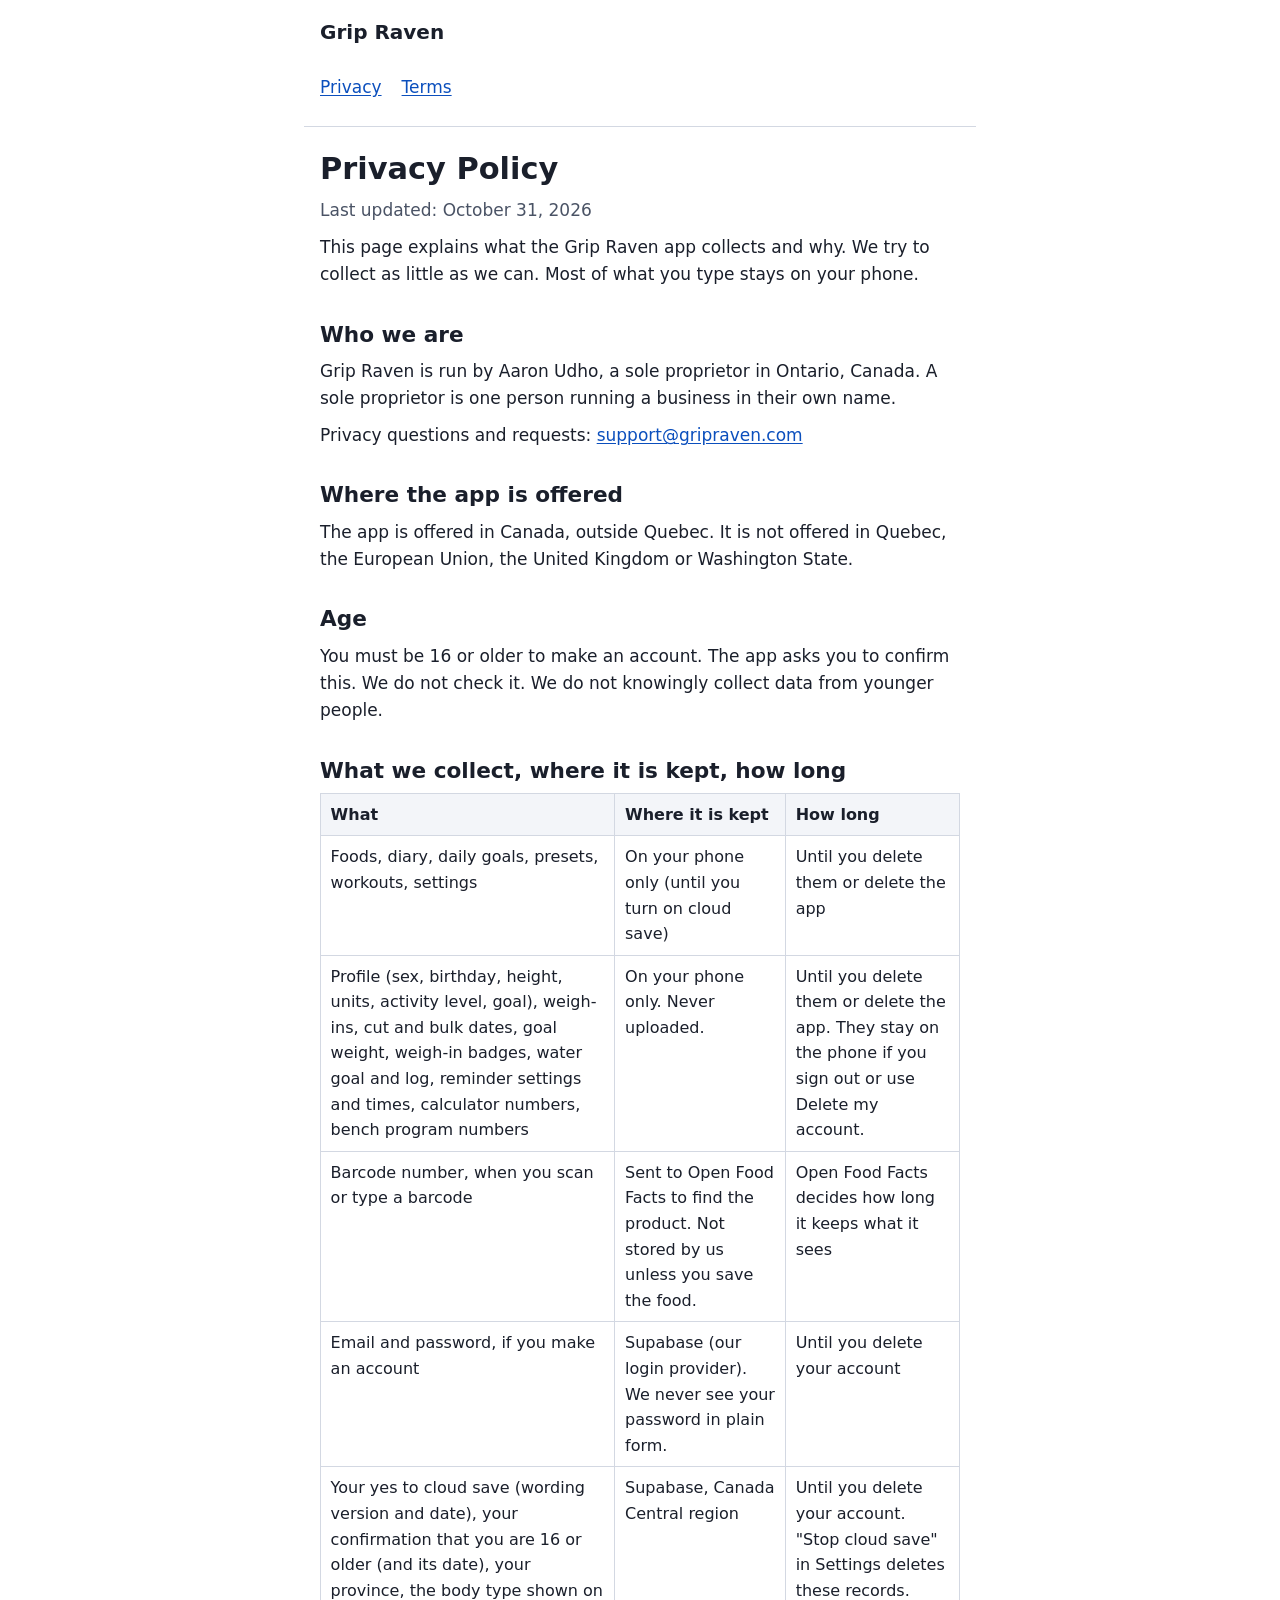
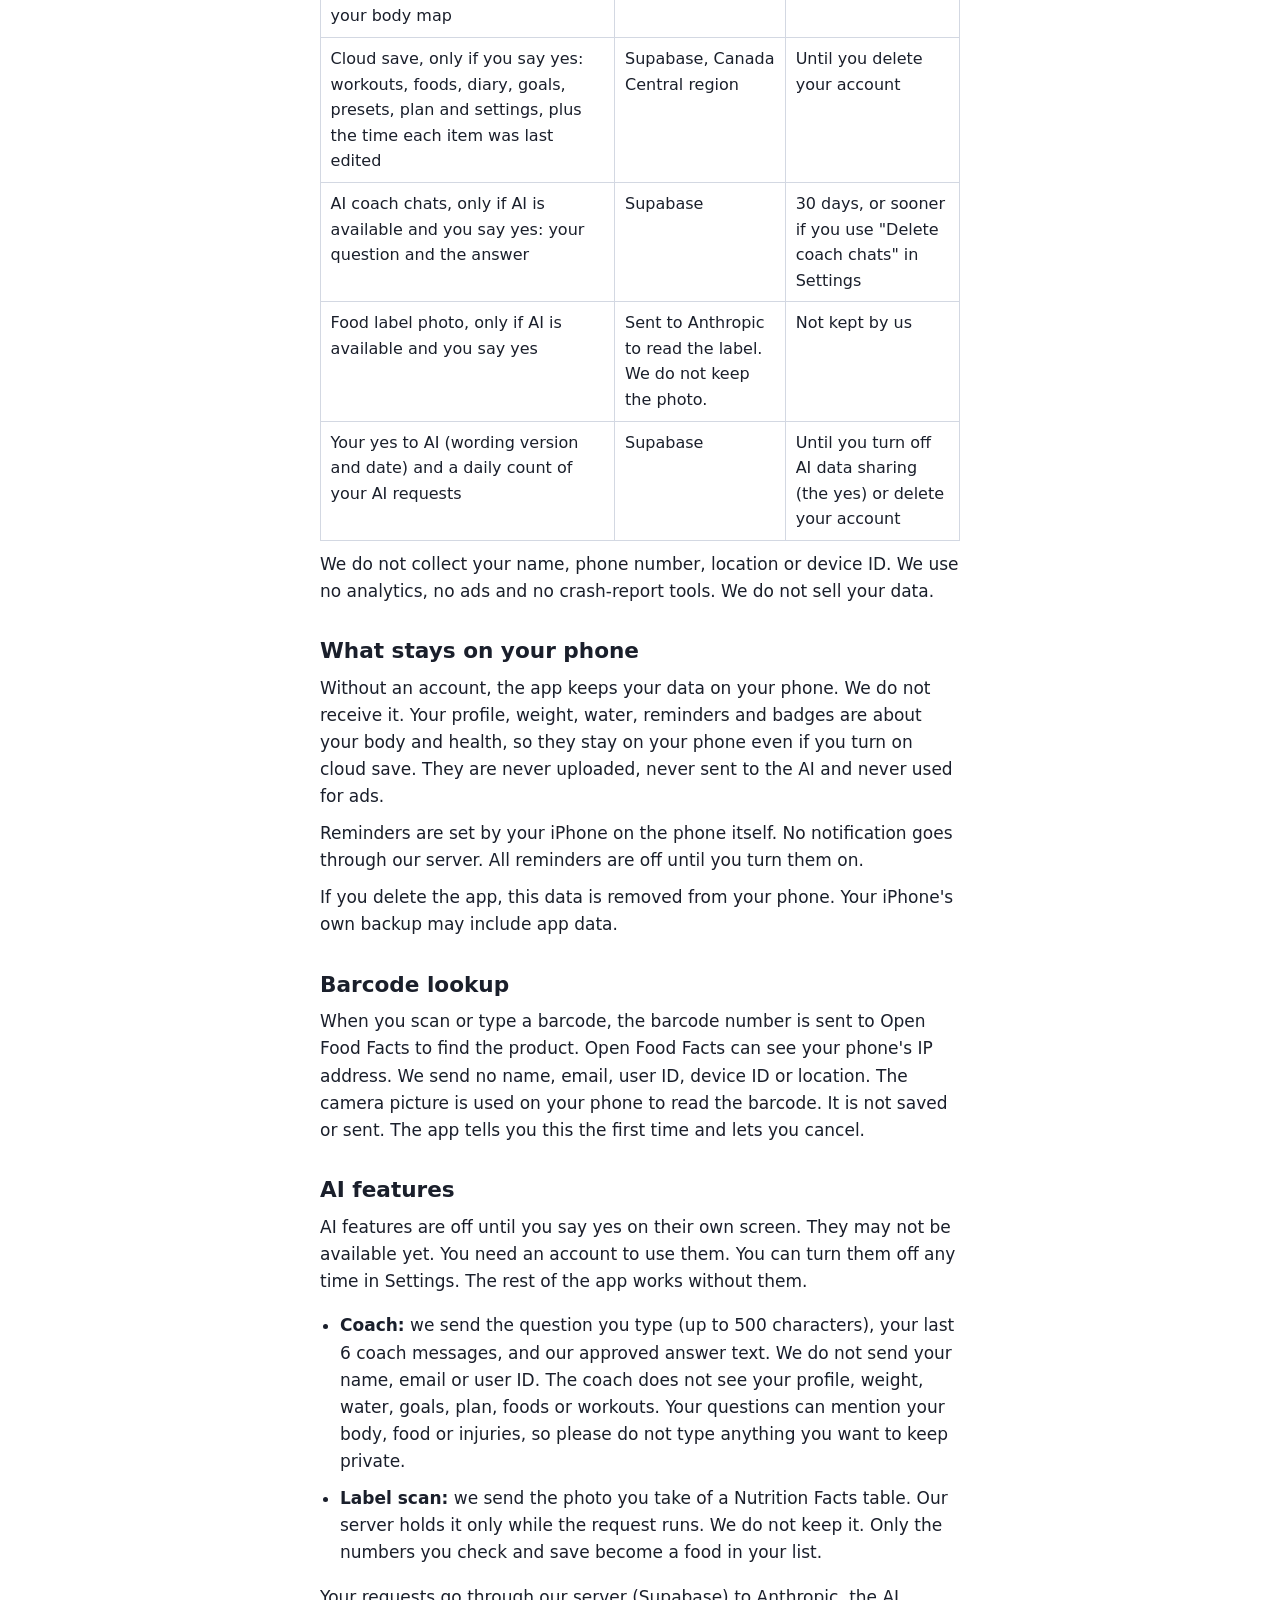
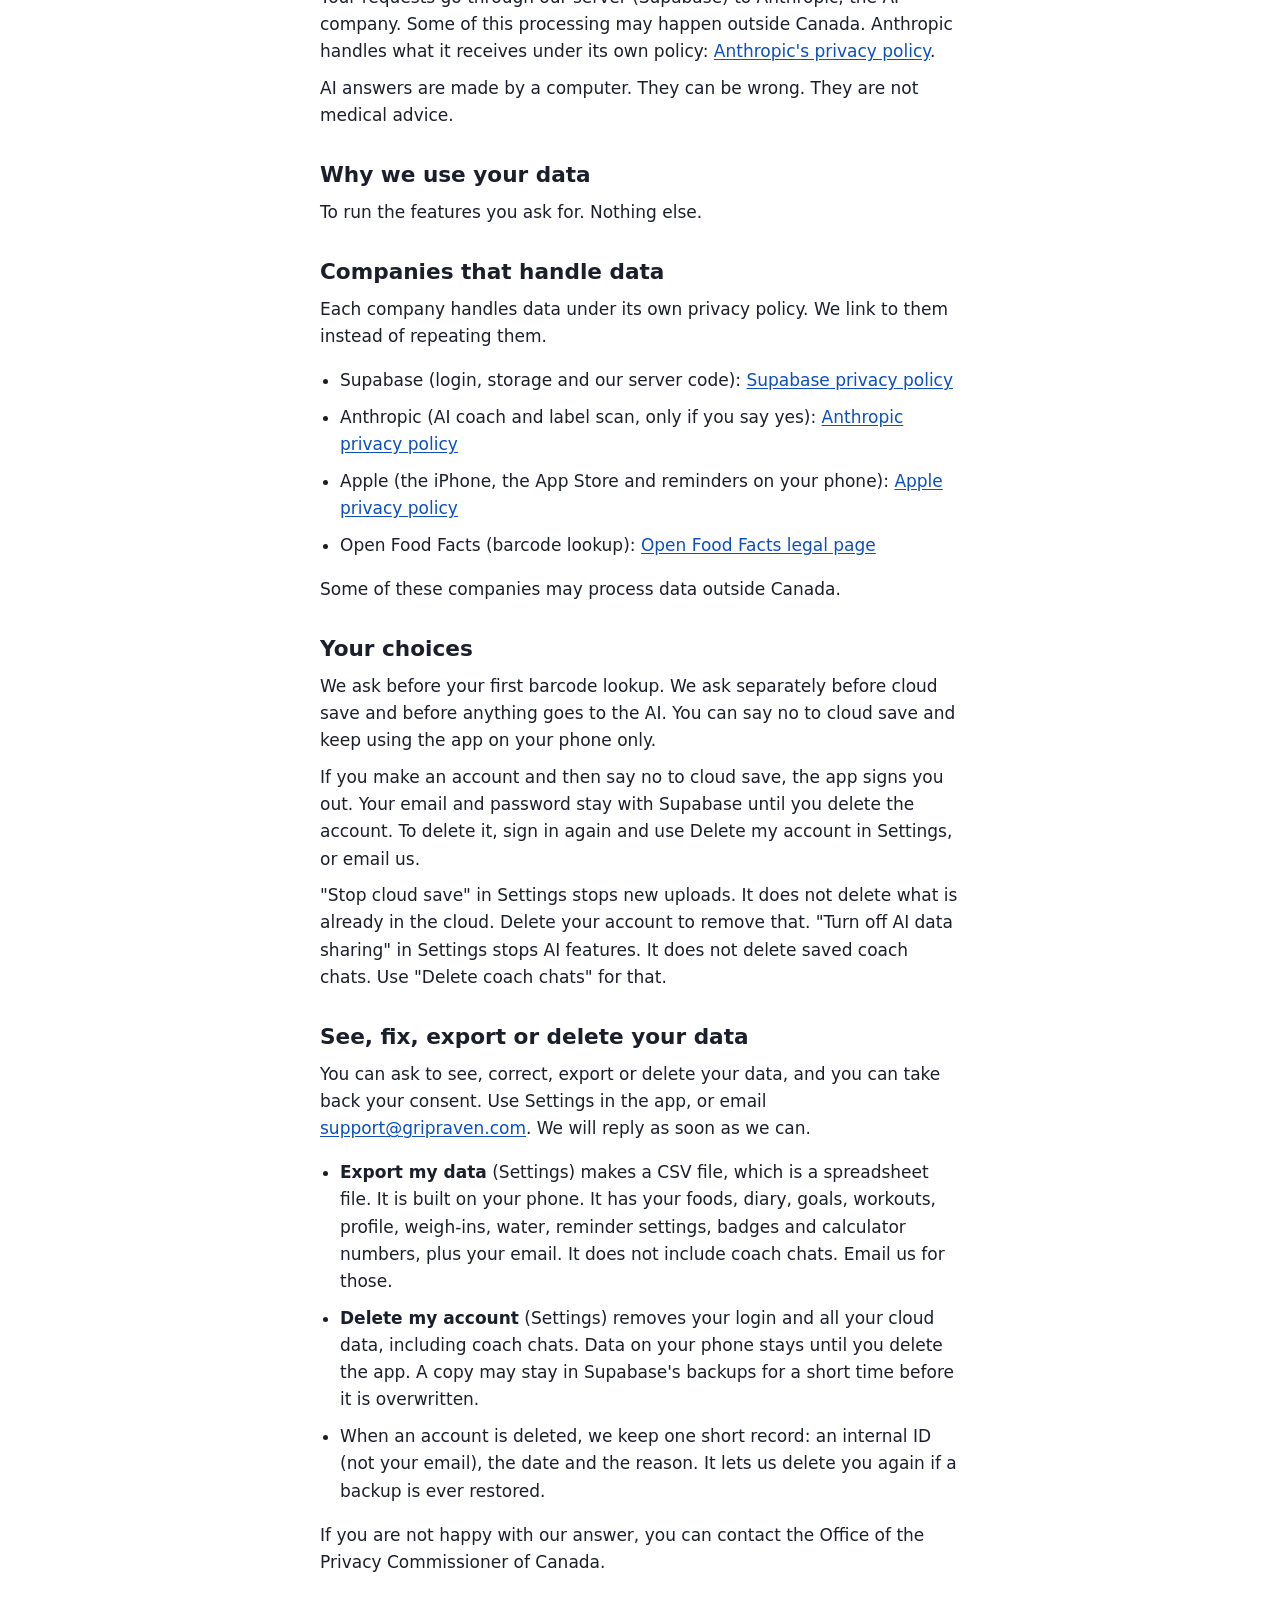
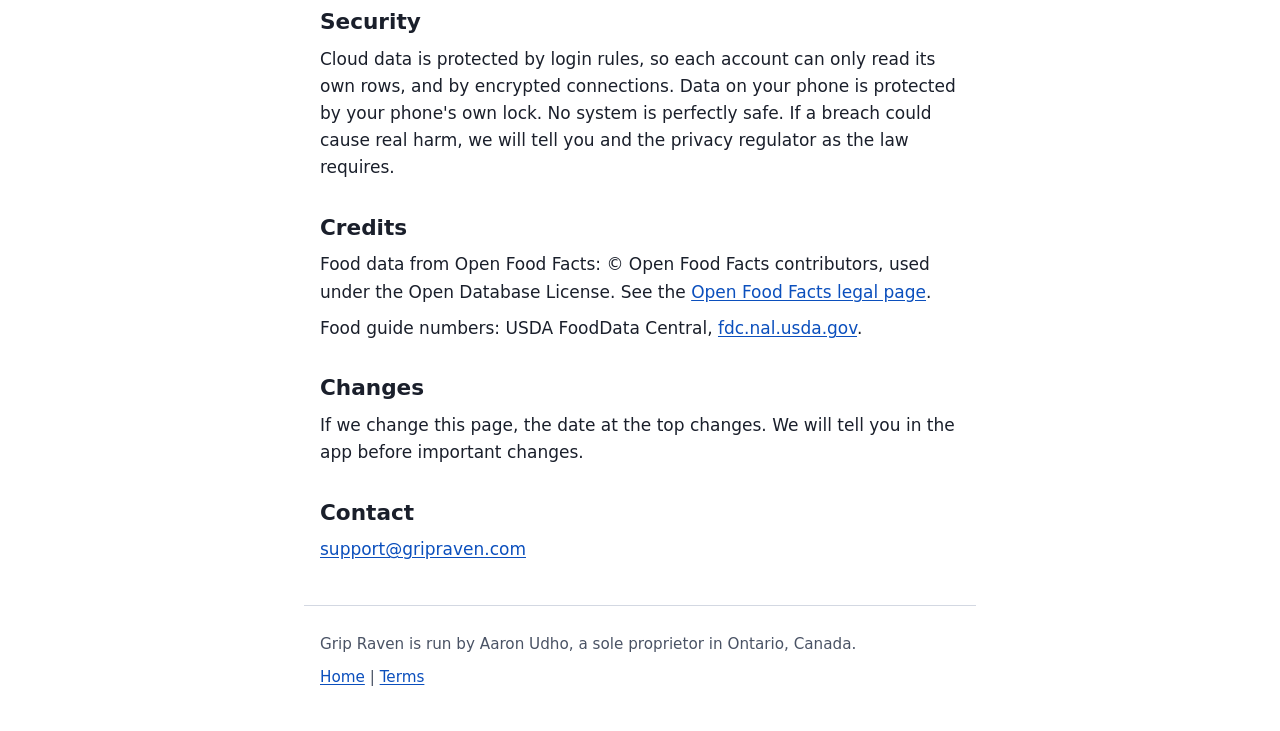
==== privacy/index.html @ 40da05c4 "Grip Raven site: home, privacy and terms pages Co-Authored-By: Claude Sonnet 5.5 <noreply@anthropic." ====
<!DOCTYPE html>
<html lang="en">
<head>
<meta charset="utf-8">
<meta name="viewport" content="width=device-width, initial-scale=1">
<title>Privacy Policy - Grip Raven</title>
<meta name="description" content="What the Grip Raven app collects, where it is kept, and how you can see, export or delete it.">
<meta name="color-scheme" content="light dark">
<link rel="stylesheet" href="../style.css">
</head>
<body>
<header>
  <a class="brand" href="../">Grip Raven</a>
  <nav aria-label="Main">
    <ul>
      <li><a href="../privacy/" aria-current="page">Privacy</a></li>
      <li><a href="../terms/">Terms</a></li>
    </ul>
  </nav>
</header>
<main>
  <h1>Privacy Policy</h1>
  <p class="muted">Last updated: October 31, 2026</p>

  <p>This page explains what the Grip Raven app collects and why. We try to collect as little as we can. Most of what you type stays on your phone.</p>

  <h2>Who we are</h2>
  <p>Grip Raven is run by Aaron Udho, a sole proprietor in Ontario, Canada. A sole proprietor is one person running a business in their own name.</p>
  <p>Privacy questions and requests: <a href="mailto:support@gripraven.com">support@gripraven.com</a></p>

  <h2>Where the app is offered</h2>
  <p>The app is offered in Canada, outside Quebec. It is not offered in Quebec, the European Union, the United Kingdom or Washington State.</p>

  <h2>Age</h2>
  <p>You must be 16 or older to make an account. The app asks you to confirm this. We do not check it. We do not knowingly collect data from younger people.</p>

  <h2>What we collect, where it is kept, how long</h2>
  <div class="table-wrap">
  <table>
    <thead>
      <tr><th scope="col">What</th><th scope="col">Where it is kept</th><th scope="col">How long</th></tr>
    </thead>
    <tbody>
      <tr>
        <td>Foods, diary, daily goals, presets, workouts, settings</td>
        <td>On your phone only (until you turn on cloud save)</td>
        <td>Until you delete them or delete the app</td>
      </tr>
      <tr>
        <td>Profile (sex, birthday, height, units, activity level, goal), weigh-ins, cut and bulk dates, goal weight, weigh-in badges, water goal and log, reminder settings and times, calculator numbers, bench program numbers</td>
        <td>On your phone only. Never uploaded.</td>
        <td>Until you delete them or delete the app. They stay on the phone if you sign out or use Delete my account.</td>
      </tr>
      <tr>
        <td>Barcode number, when you scan or type a barcode</td>
        <td>Sent to Open Food Facts to find the product. Not stored by us unless you save the food.</td>
        <td>Open Food Facts decides how long it keeps what it sees</td>
      </tr>
      <tr>
        <td>Email and password, if you make an account</td>
        <td>Supabase (our login provider). We never see your password in plain form.</td>
        <td>Until you delete your account</td>
      </tr>
      <tr>
        <td>Your yes to cloud save (wording version and date), your confirmation that you are 16 or older (and its date), your province, the body type shown on your body map</td>
        <td>Supabase, Canada Central region</td>
        <td>Until you delete your account. "Stop cloud save" in Settings deletes these records.</td>
      </tr>
      <tr>
        <td>Cloud save, only if you say yes: workouts, foods, diary, goals, presets, plan and settings, plus the time each item was last edited</td>
        <td>Supabase, Canada Central region</td>
        <td>Until you delete your account</td>
      </tr>
      <tr>
        <td>AI coach chats, only if AI is available and you say yes: your question and the answer</td>
        <td>Supabase</td>
        <td>30 days, or sooner if you use "Delete coach chats" in Settings</td>
      </tr>
      <tr>
        <td>Food label photo, only if AI is available and you say yes</td>
        <td>Sent to Anthropic to read the label. We do not keep the photo.</td>
        <td>Not kept by us</td>
      </tr>
      <tr>
        <td>Your yes to AI (wording version and date) and a daily count of your AI requests</td>
        <td>Supabase</td>
        <td>Until you turn off AI data sharing (the yes) or delete your account</td>
      </tr>
    </tbody>
  </table>
  </div>
  <p>We do not collect your name, phone number, location or device ID. We use no analytics, no ads and no crash-report tools. We do not sell your data.</p>

  <h2>What stays on your phone</h2>
  <p>Without an account, the app keeps your data on your phone. We do not receive it. Your profile, weight, water, reminders and badges are about your body and health, so they stay on your phone even if you turn on cloud save. They are never uploaded, never sent to the AI and never used for ads.</p>
  <p>Reminders are set by your iPhone on the phone itself. No notification goes through our server. All reminders are off until you turn them on.</p>
  <p>If you delete the app, this data is removed from your phone. Your iPhone's own backup may include app data.</p>

  <h2>Barcode lookup</h2>
  <p>When you scan or type a barcode, the barcode number is sent to Open Food Facts to find the product. Open Food Facts can see your phone's IP address. We send no name, email, user ID, device ID or location. The camera picture is used on your phone to read the barcode. It is not saved or sent. The app tells you this the first time and lets you cancel.</p>

  <h2>AI features</h2>
  <p>AI features are off until you say yes on their own screen. They may not be available yet. You need an account to use them. You can turn them off any time in Settings. The rest of the app works without them.</p>
  <ul>
    <li><strong>Coach:</strong> we send the question you type (up to 500 characters), your last 6 coach messages, and our approved answer text. We do not send your name, email or user ID. The coach does not see your profile, weight, water, goals, plan, foods or workouts. Your questions can mention your body, food or injuries, so please do not type anything you want to keep private.</li>
    <li><strong>Label scan:</strong> we send the photo you take of a Nutrition Facts table. Our server holds it only while the request runs. We do not keep it. Only the numbers you check and save become a food in your list.</li>
  </ul>
  <p>Your requests go through our server (Supabase) to Anthropic, the AI company. Some of this processing may happen outside Canada. Anthropic handles what it receives under its own policy: <a href="https://www.anthropic.com/legal/privacy">Anthropic's privacy policy</a>.</p>
  <p>AI answers are made by a computer. They can be wrong. They are not medical advice.</p>

  <h2>Why we use your data</h2>
  <p>To run the features you ask for. Nothing else.</p>

  <h2>Companies that handle data</h2>
  <p>Each company handles data under its own privacy policy. We link to them instead of repeating them.</p>
  <ul>
    <li>Supabase (login, storage and our server code): <a href="https://supabase.com/privacy">Supabase privacy policy</a></li>
    <li>Anthropic (AI coach and label scan, only if you say yes): <a href="https://www.anthropic.com/legal/privacy">Anthropic privacy policy</a></li>
    <li>Apple (the iPhone, the App Store and reminders on your phone): <a href="https://www.apple.com/legal/privacy/en-ww/">Apple privacy policy</a></li>
    <li>Open Food Facts (barcode lookup): <a href="https://world.openfoodfacts.org/legal">Open Food Facts legal page</a></li>
  </ul>
  <p>Some of these companies may process data outside Canada.</p>

  <h2>Your choices</h2>
  <p>We ask before your first barcode lookup. We ask separately before cloud save and before anything goes to the AI. You can say no to cloud save and keep using the app on your phone only.</p>
  <p>If you make an account and then say no to cloud save, the app signs you out. Your email and password stay with Supabase until you delete the account. To delete it, sign in again and use Delete my account in Settings, or email us.</p>
  <p>"Stop cloud save" in Settings stops new uploads. It does not delete what is already in the cloud. Delete your account to remove that. "Turn off AI data sharing" in Settings stops AI features. It does not delete saved coach chats. Use "Delete coach chats" for that.</p>

  <h2>See, fix, export or delete your data</h2>
  <p>You can ask to see, correct, export or delete your data, and you can take back your consent. Use Settings in the app, or email <a href="mailto:support@gripraven.com">support@gripraven.com</a>. We will reply as soon as we can.</p>
  <ul>
    <li><strong>Export my data</strong> (Settings) makes a CSV file, which is a spreadsheet file. It is built on your phone. It has your foods, diary, goals, workouts, profile, weigh-ins, water, reminder settings, badges and calculator numbers, plus your email. It does not include coach chats. Email us for those.</li>
    <li><strong>Delete my account</strong> (Settings) removes your login and all your cloud data, including coach chats. Data on your phone stays until you delete the app. A copy may stay in Supabase's backups for a short time before it is overwritten.</li>
    <li>When an account is deleted, we keep one short record: an internal ID (not your email), the date and the reason. It lets us delete you again if a backup is ever restored.</li>
  </ul>
  <p>If you are not happy with our answer, you can contact the Office of the Privacy Commissioner of Canada.</p>

  <h2>Security</h2>
  <p>Cloud data is protected by login rules, so each account can only read its own rows, and by encrypted connections. Data on your phone is protected by your phone's own lock. No system is perfectly safe. If a breach could cause real harm, we will tell you and the privacy regulator as the law requires.</p>

  <h2>Credits</h2>
  <p>Food data from Open Food Facts: &copy; Open Food Facts contributors, used under the Open Database License. See the <a href="https://world.openfoodfacts.org/legal">Open Food Facts legal page</a>.</p>
  <p>Food guide numbers: USDA FoodData Central, <a href="https://fdc.nal.usda.gov/">fdc.nal.usda.gov</a>.</p>

  <h2>Changes</h2>
  <p>If we change this page, the date at the top changes. We will tell you in the app before important changes.</p>

  <h2>Contact</h2>
  <p><a href="mailto:support@gripraven.com">support@gripraven.com</a></p>
</main>
<footer>
  <p>Grip Raven is run by Aaron Udho, a sole proprietor in Ontario, Canada.</p>
  <p><a href="../">Home</a> | <a href="../terms/">Terms</a></p>
</footer>
</body>
</html>
---- style.css ----
:root {
  color-scheme: light dark;
  --bg: #ffffff;
  --text: #1a1f2b;
  --muted: #4a5365;
  --link: #0b4fbd;
  --line: #d3d8e2;
  --card: #f3f5f9;
}
@media (prefers-color-scheme: dark) {
  :root {
    --bg: #11141b;
    --text: #eceff5;
    --muted: #b4bccb;
    --link: #8db8ff;
    --line: #333b4b;
    --card: #1b2030;
  }
}
* { box-sizing: border-box; }
html { -webkit-text-size-adjust: 100%; }
body {
  margin: 0;
  background: var(--bg);
  color: var(--text);
  font: 1.0625rem/1.6 system-ui, -apple-system, "Segoe UI", Roboto, Helvetica, Arial, sans-serif;
}
header, main, footer { max-width: 42rem; margin: 0 auto; padding: 0 1rem; }
header { padding-top: 1rem; padding-bottom: 0.5rem; border-bottom: 1px solid var(--line); }
header a.brand { font-weight: 700; font-size: 1.25rem; color: var(--text); text-decoration: none; }
nav ul { list-style: none; margin: 0.5rem 0 0; padding: 0; display: flex; gap: 1.25rem; flex-wrap: wrap; }
nav a { display: inline-block; padding: 0.5rem 0; }
main { padding-top: 1.5rem; padding-bottom: 2rem; }
h1 { font-size: 1.9rem; line-height: 1.2; margin: 0 0 0.25rem; }
h2 { font-size: 1.35rem; line-height: 1.3; margin: 2rem 0 0.5rem; }
p, li { margin: 0.6rem 0; }
ul { padding-left: 1.25rem; }
a { color: var(--link); text-underline-offset: 2px; }
a:focus-visible { outline: 3px solid var(--link); outline-offset: 2px; }
.muted { color: var(--muted); }
.card { background: var(--card); border: 1px solid var(--line); border-radius: 0.5rem; padding: 0.75rem 1rem; }
.table-wrap { overflow-x: auto; }
table { border-collapse: collapse; width: 100%; min-width: 34rem; font-size: 1rem; }
th, td { border: 1px solid var(--line); padding: 0.5rem 0.6rem; text-align: left; vertical-align: top; }
th { background: var(--card); }
footer { padding-top: 1rem; padding-bottom: 2rem; border-top: 1px solid var(--line); color: var(--muted); font-size: 0.95rem; }
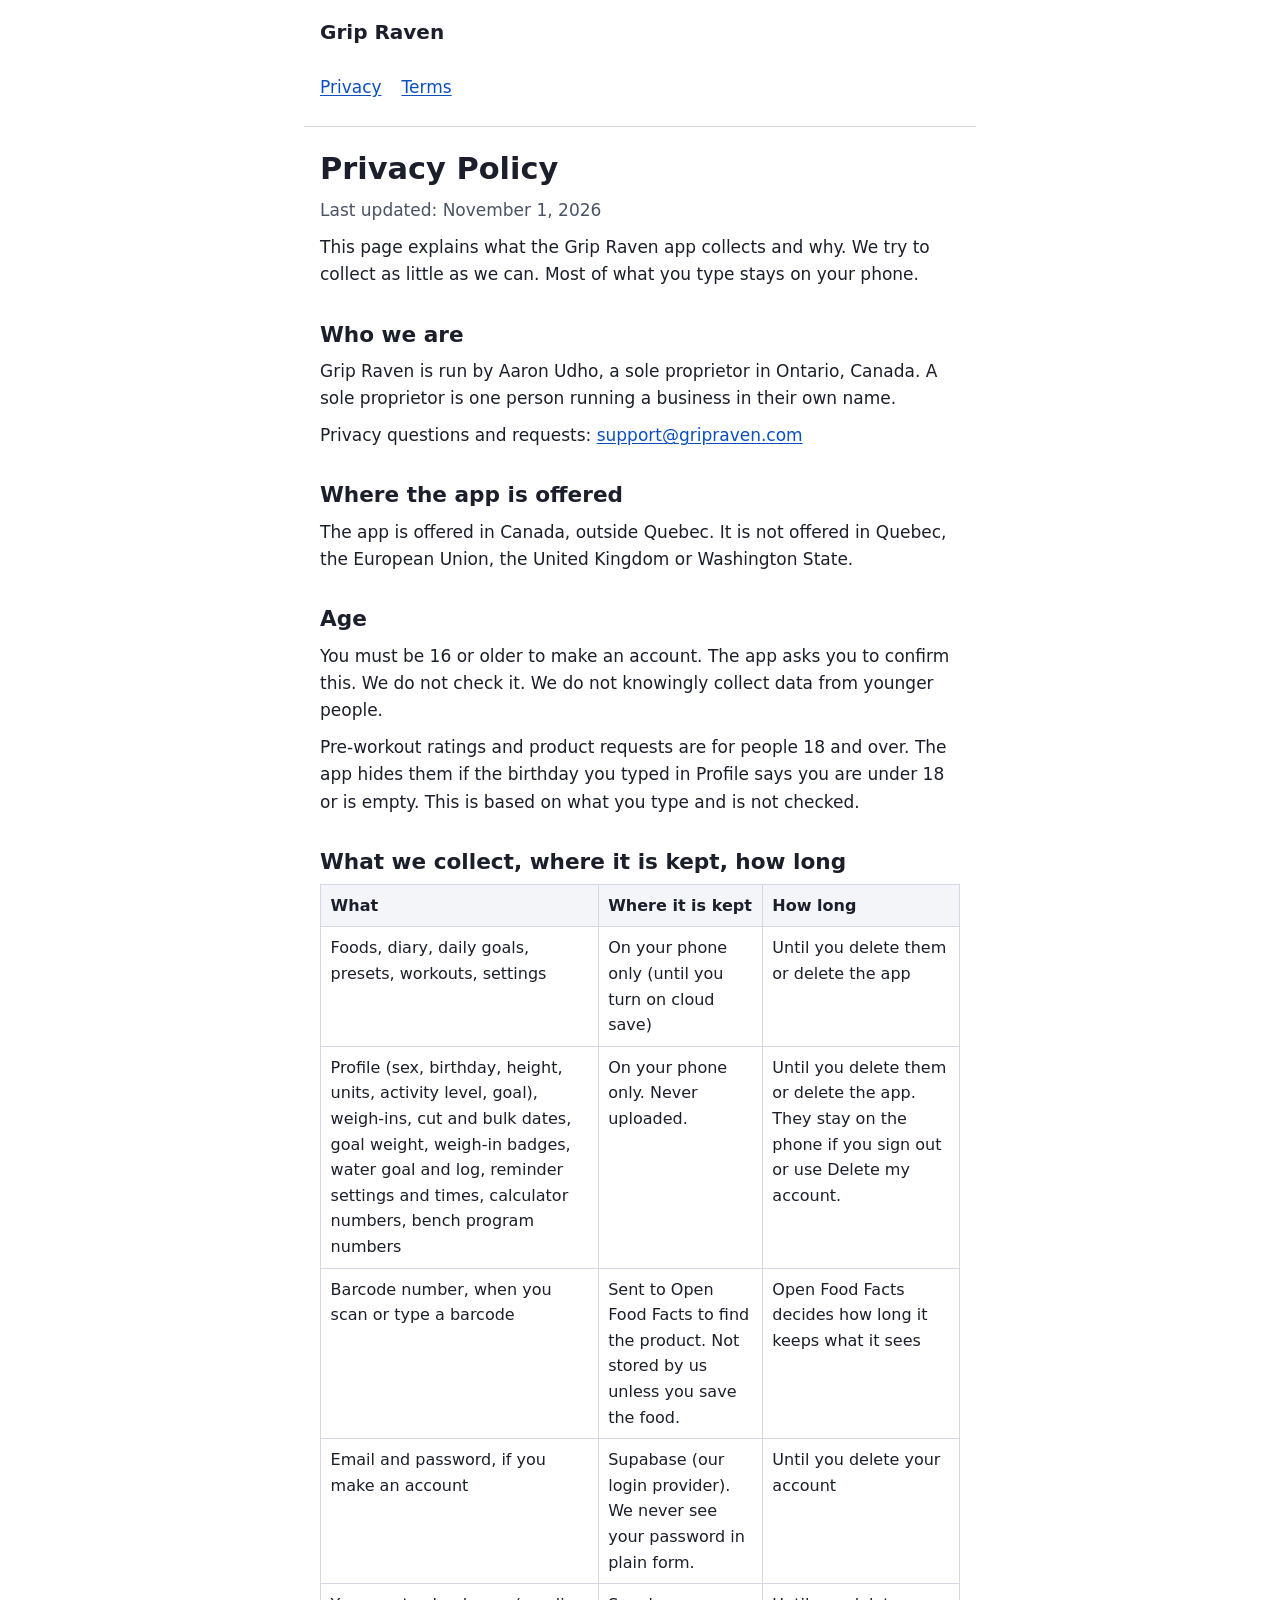
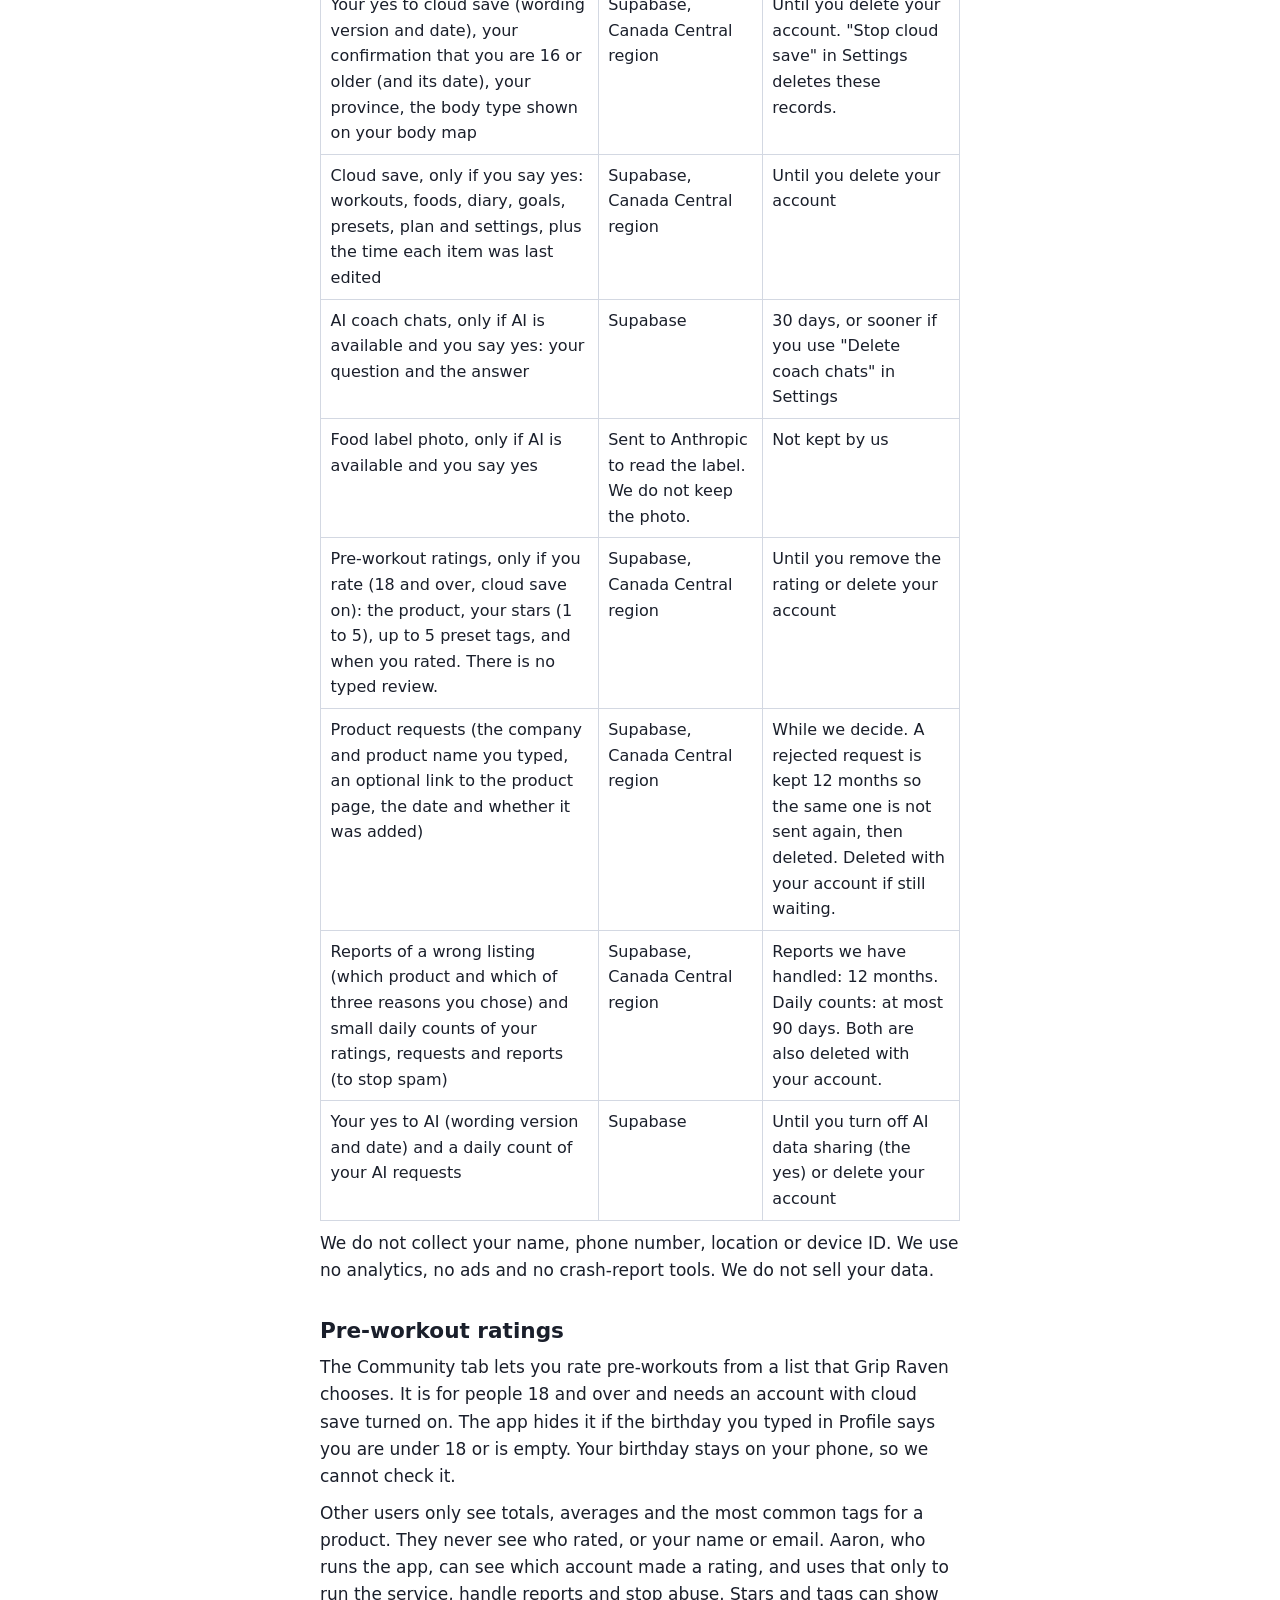
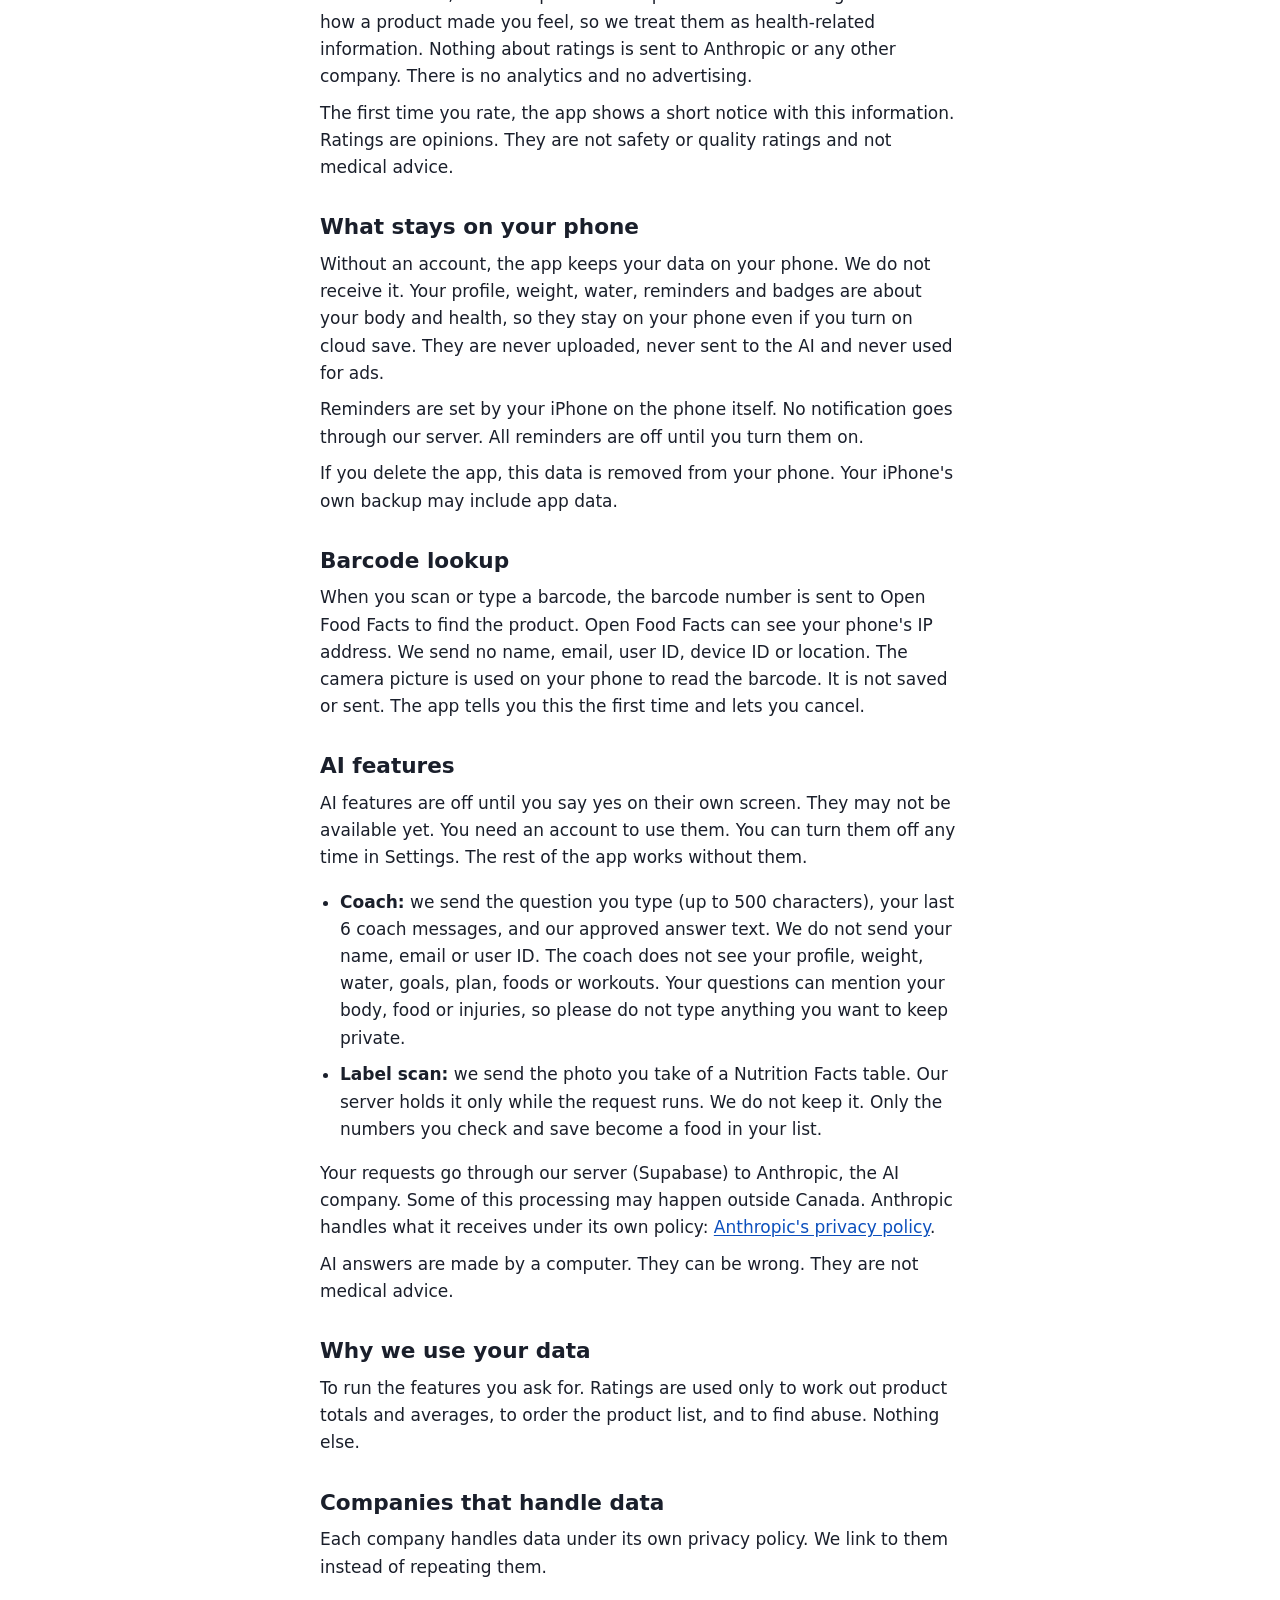
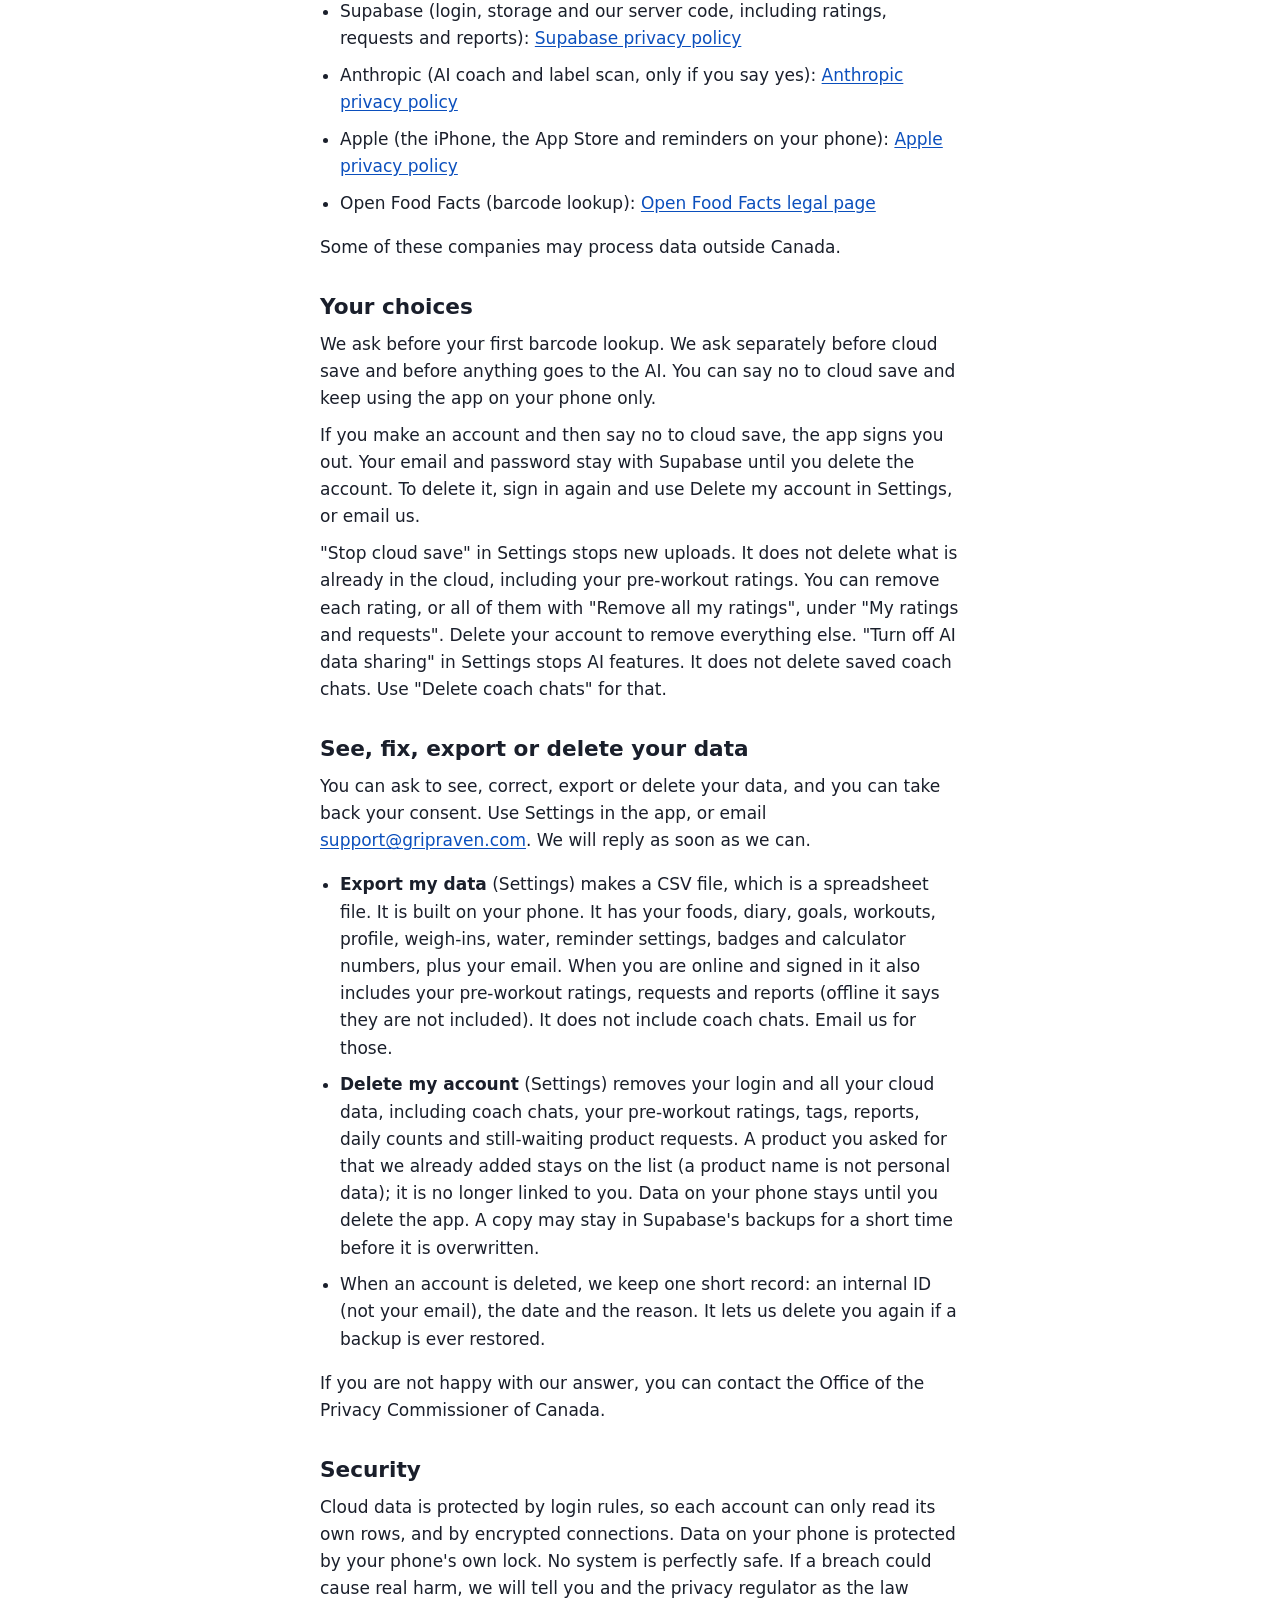
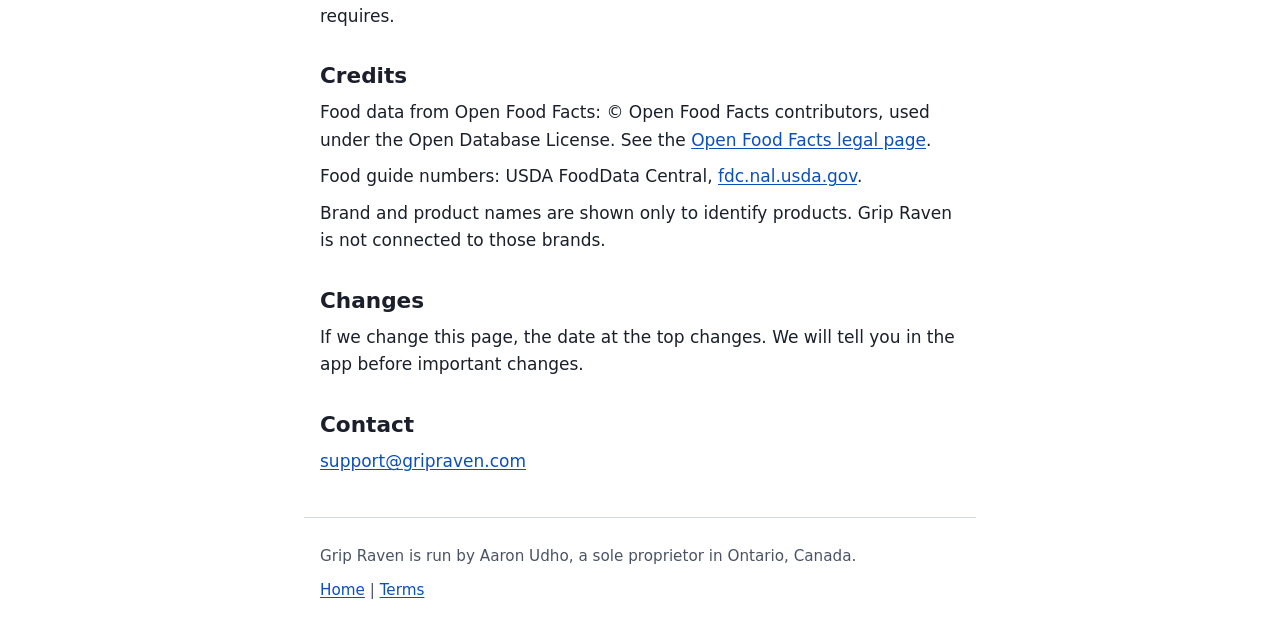
==== commit 94d2e282: "Privacy and terms: community pre-workout ratings, retention, 18+ for ratings, report replies" ====
--- a/privacy/index.html
+++ b/privacy/index.html
@@ -20,7 +20,7 @@
 </header>
 <main>
   <h1>Privacy Policy</h1>
-  <p class="muted">Last updated: October 31, 2026</p>
+  <p class="muted">Last updated: November 1, 2026</p>
 
   <p>This page explains what the Grip Raven app collects and why. We try to collect as little as we can. Most of what you type stays on your phone.</p>
 
@@ -33,6 +33,7 @@
 
   <h2>Age</h2>
   <p>You must be 16 or older to make an account. The app asks you to confirm this. We do not check it. We do not knowingly collect data from younger people.</p>
+  <p>Pre-workout ratings and product requests are for people 18 and over. The app hides them if the birthday you typed in Profile says you are under 18 or is empty. This is based on what you type and is not checked.</p>
 
   <h2>What we collect, where it is kept, how long</h2>
   <div class="table-wrap">
@@ -82,6 +83,21 @@
         <td>Not kept by us</td>
       </tr>
       <tr>
+        <td>Pre-workout ratings, only if you rate (18 and over, cloud save on): the product, your stars (1 to 5), up to 5 preset tags, and when you rated. There is no typed review.</td>
+        <td>Supabase, Canada Central region</td>
+        <td>Until you remove the rating or delete your account</td>
+      </tr>
+      <tr>
+        <td>Product requests (the company and product name you typed, an optional link to the product page, the date and whether it was added)</td>
+        <td>Supabase, Canada Central region</td>
+        <td>While we decide. A rejected request is kept 12 months so the same one is not sent again, then deleted. Deleted with your account if still waiting.</td>
+      </tr>
+      <tr>
+        <td>Reports of a wrong listing (which product and which of three reasons you chose) and small daily counts of your ratings, requests and reports (to stop spam)</td>
+        <td>Supabase, Canada Central region</td>
+        <td>Reports we have handled: 12 months. Daily counts: at most 90 days. Both are also deleted with your account.</td>
+      </tr>
+      <tr>
         <td>Your yes to AI (wording version and date) and a daily count of your AI requests</td>
         <td>Supabase</td>
         <td>Until you turn off AI data sharing (the yes) or delete your account</td>
@@ -90,6 +106,11 @@
   </table>
   </div>
   <p>We do not collect your name, phone number, location or device ID. We use no analytics, no ads and no crash-report tools. We do not sell your data.</p>
+
+  <h2>Pre-workout ratings</h2>
+  <p>The Community tab lets you rate pre-workouts from a list that Grip Raven chooses. It is for people 18 and over and needs an account with cloud save turned on. The app hides it if the birthday you typed in Profile says you are under 18 or is empty. Your birthday stays on your phone, so we cannot check it.</p>
+  <p>Other users only see totals, averages and the most common tags for a product. They never see who rated, or your name or email. Aaron, who runs the app, can see which account made a rating, and uses that only to run the service, handle reports and stop abuse. Stars and tags can show how a product made you feel, so we treat them as health-related information. Nothing about ratings is sent to Anthropic or any other company. There is no analytics and no advertising.</p>
+  <p>The first time you rate, the app shows a short notice with this information. Ratings are opinions. They are not safety or quality ratings and not medical advice.</p>
 
   <h2>What stays on your phone</h2>
   <p>Without an account, the app keeps your data on your phone. We do not receive it. Your profile, weight, water, reminders and badges are about your body and health, so they stay on your phone even if you turn on cloud save. They are never uploaded, never sent to the AI and never used for ads.</p>
@@ -109,12 +130,12 @@
   <p>AI answers are made by a computer. They can be wrong. They are not medical advice.</p>
 
   <h2>Why we use your data</h2>
-  <p>To run the features you ask for. Nothing else.</p>
+  <p>To run the features you ask for. Ratings are used only to work out product totals and averages, to order the product list, and to find abuse. Nothing else.</p>
 
   <h2>Companies that handle data</h2>
   <p>Each company handles data under its own privacy policy. We link to them instead of repeating them.</p>
   <ul>
-    <li>Supabase (login, storage and our server code): <a href="https://supabase.com/privacy">Supabase privacy policy</a></li>
+    <li>Supabase (login, storage and our server code, including ratings, requests and reports): <a href="https://supabase.com/privacy">Supabase privacy policy</a></li>
     <li>Anthropic (AI coach and label scan, only if you say yes): <a href="https://www.anthropic.com/legal/privacy">Anthropic privacy policy</a></li>
     <li>Apple (the iPhone, the App Store and reminders on your phone): <a href="https://www.apple.com/legal/privacy/en-ww/">Apple privacy policy</a></li>
     <li>Open Food Facts (barcode lookup): <a href="https://world.openfoodfacts.org/legal">Open Food Facts legal page</a></li>
@@ -124,13 +145,13 @@
   <h2>Your choices</h2>
   <p>We ask before your first barcode lookup. We ask separately before cloud save and before anything goes to the AI. You can say no to cloud save and keep using the app on your phone only.</p>
   <p>If you make an account and then say no to cloud save, the app signs you out. Your email and password stay with Supabase until you delete the account. To delete it, sign in again and use Delete my account in Settings, or email us.</p>
-  <p>"Stop cloud save" in Settings stops new uploads. It does not delete what is already in the cloud. Delete your account to remove that. "Turn off AI data sharing" in Settings stops AI features. It does not delete saved coach chats. Use "Delete coach chats" for that.</p>
+  <p>"Stop cloud save" in Settings stops new uploads. It does not delete what is already in the cloud, including your pre-workout ratings. You can remove each rating, or all of them with "Remove all my ratings", under "My ratings and requests". Delete your account to remove everything else. "Turn off AI data sharing" in Settings stops AI features. It does not delete saved coach chats. Use "Delete coach chats" for that.</p>
 
   <h2>See, fix, export or delete your data</h2>
   <p>You can ask to see, correct, export or delete your data, and you can take back your consent. Use Settings in the app, or email <a href="mailto:support@gripraven.com">support@gripraven.com</a>. We will reply as soon as we can.</p>
   <ul>
-    <li><strong>Export my data</strong> (Settings) makes a CSV file, which is a spreadsheet file. It is built on your phone. It has your foods, diary, goals, workouts, profile, weigh-ins, water, reminder settings, badges and calculator numbers, plus your email. It does not include coach chats. Email us for those.</li>
-    <li><strong>Delete my account</strong> (Settings) removes your login and all your cloud data, including coach chats. Data on your phone stays until you delete the app. A copy may stay in Supabase's backups for a short time before it is overwritten.</li>
+    <li><strong>Export my data</strong> (Settings) makes a CSV file, which is a spreadsheet file. It is built on your phone. It has your foods, diary, goals, workouts, profile, weigh-ins, water, reminder settings, badges and calculator numbers, plus your email. When you are online and signed in it also includes your pre-workout ratings, requests and reports (offline it says they are not included). It does not include coach chats. Email us for those.</li>
+    <li><strong>Delete my account</strong> (Settings) removes your login and all your cloud data, including coach chats, your pre-workout ratings, tags, reports, daily counts and still-waiting product requests. A product you asked for that we already added stays on the list (a product name is not personal data); it is no longer linked to you. Data on your phone stays until you delete the app. A copy may stay in Supabase's backups for a short time before it is overwritten.</li>
     <li>When an account is deleted, we keep one short record: an internal ID (not your email), the date and the reason. It lets us delete you again if a backup is ever restored.</li>
   </ul>
   <p>If you are not happy with our answer, you can contact the Office of the Privacy Commissioner of Canada.</p>
@@ -141,6 +162,7 @@
   <h2>Credits</h2>
   <p>Food data from Open Food Facts: &copy; Open Food Facts contributors, used under the Open Database License. See the <a href="https://world.openfoodfacts.org/legal">Open Food Facts legal page</a>.</p>
   <p>Food guide numbers: USDA FoodData Central, <a href="https://fdc.nal.usda.gov/">fdc.nal.usda.gov</a>.</p>
+  <p>Brand and product names are shown only to identify products. Grip Raven is not connected to those brands.</p>
 
   <h2>Changes</h2>
   <p>If we change this page, the date at the top changes. We will tell you in the app before important changes.</p>
